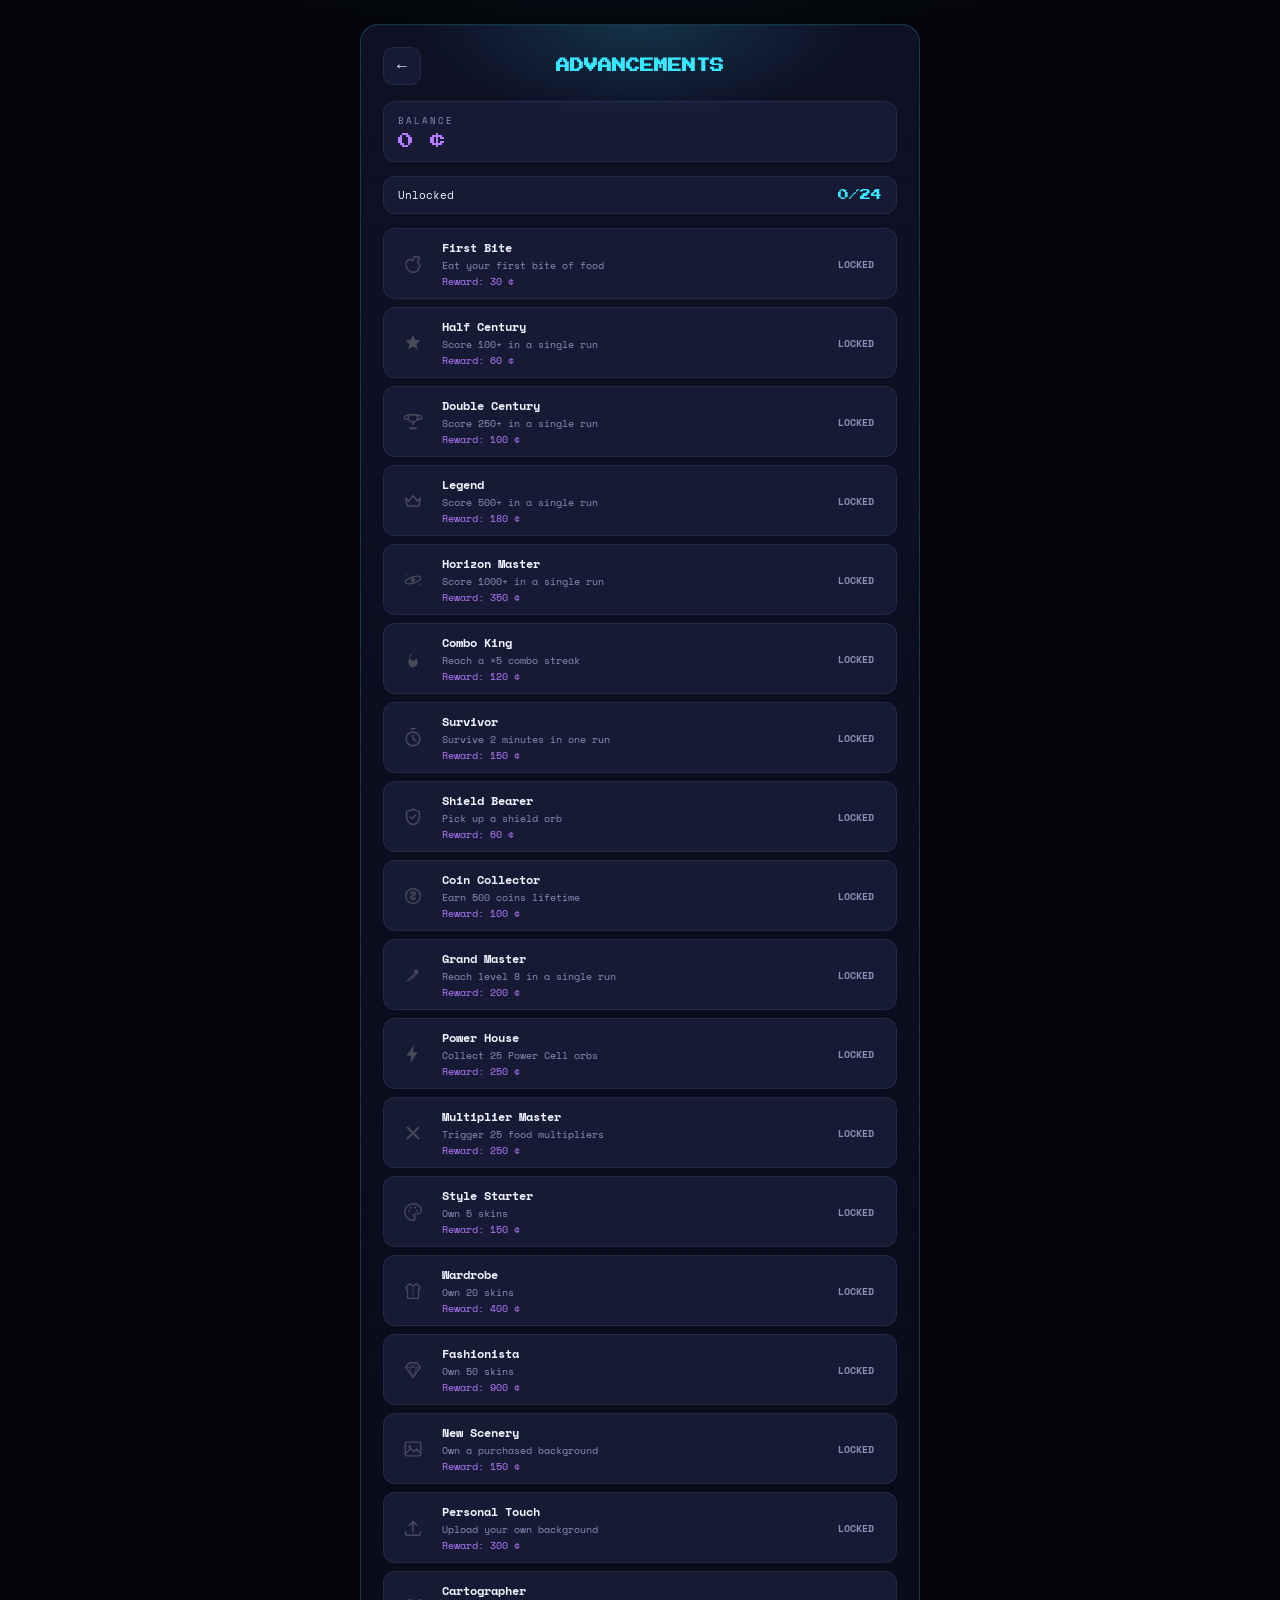
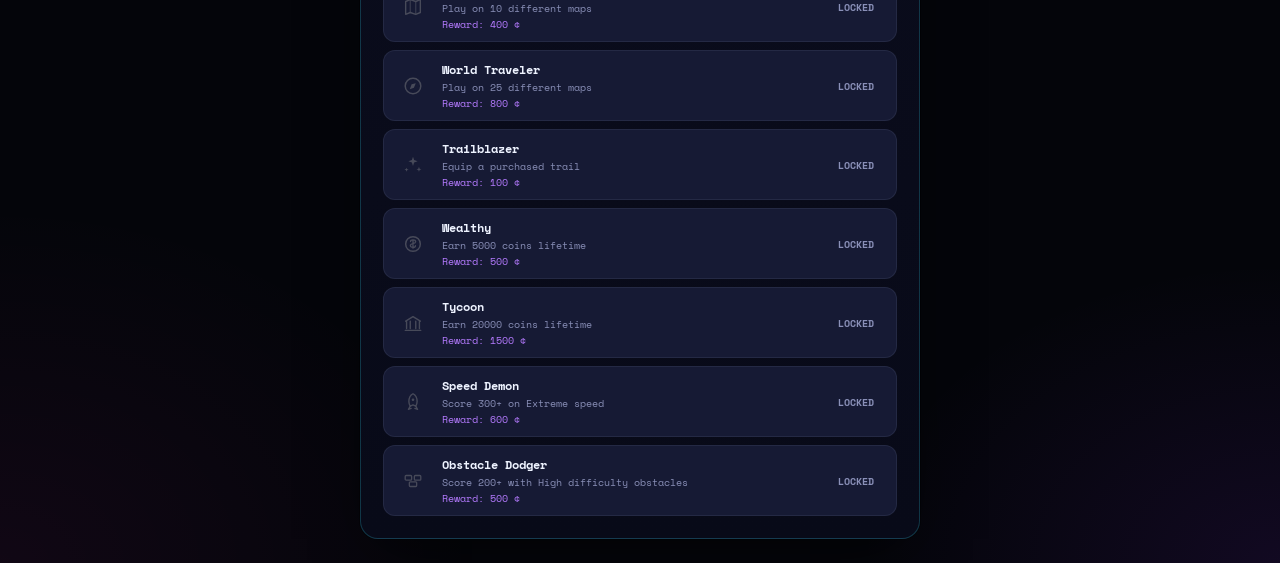
==== advancements.html @ 89bb4eea "Add files via upload" ====
<!DOCTYPE html>
<html lang="en">
<head>
<meta charset="UTF-8" />
<meta name="viewport" content="width=device-width, initial-scale=1, viewport-fit=cover" />
<title>Advancements — HORIZON SNAKE</title>
<link rel="preconnect" href="https://fonts.googleapis.com">
<link rel="preconnect" href="https://fonts.gstatic.com" crossorigin>
<link href="https://fonts.googleapis.com/css2?family=Press+Start+2P&family=Space+Mono:wght@400;700&display=swap" rel="stylesheet">
<link rel="stylesheet" href="assets/style.css">
</head>
<body>
<div id="app">
  <div class="panel">
    <div class="back-row">
      <a href="index.html"><button class="icon-btn">←</button></a>
      <h2>ADVANCEMENTS</h2>
      <div style="width:38px"></div>
    </div>
    <div class="stat coin" style="margin-bottom:14px;"><div class="label">Balance</div><div class="value" id="ach-coins">0 ¢</div></div>
    <div class="ach-strip" style="cursor:default;margin-bottom:14px;">
      <span>Unlocked</span>
      <span class="ach-count" id="ach-count">0/10</span>
    </div>
    <div class="ach-list" id="ach-list"></div>
  </div>
</div>

<script src="assets/common.js"></script>
<script>
  function buildList() {
    document.getElementById("ach-coins").textContent = fmtCoins(save.coins);
    document.getElementById("ach-count").textContent = save.achievements.length + "/" + ACHIEVEMENTS.length;
    const list = document.getElementById("ach-list");
    list.innerHTML = "";
    ACHIEVEMENTS.forEach(a => {
      const unlocked = save.achievements.includes(a.id);
      const claimed = save.claimedAdvancements.includes(a.id);
      const row = document.createElement("div");
      row.className = "ach-row" + (unlocked ? " unlocked" : "");
      row.innerHTML = `
        <div class="ach-icon">${icon(a.icon, 22)}</div>
        <div class="ach-info">
          <div class="ach-name">${a.name}</div>
          <div class="ach-desc">${a.desc}</div>
          <div class="ach-reward">Reward: ${a.reward} ¢</div>
        </div>
        <button class="ach-claim ${claimed ? "done" : unlocked ? "can" : "locked"}">${claimed ? "CLAIMED" : unlocked ? "CLAIM" : "LOCKED"}</button>
      `;
      const btn = row.querySelector("button");
      if (unlocked && !claimed) {
        btn.addEventListener("click", () => {
          ensureAudio();
          const claimedA = claimAdvancement(a.id);
          if (claimedA) { sfx.claim(); buildList(); }
        });
      }
      list.appendChild(row);
    });
  }
  buildList();
</script>
</body>
</html>
---- assets/style.css ----
:root{
  --bg:#04050a;
  --bg2:#080a18;
  --surface:#0e1024;
  --surface2:#161a34;
  --line: rgba(53,231,255,0.20);
  --line-soft: rgba(200,210,255,0.08);
  --text:#eef3ff;
  --muted:#8a90b8;
  --gold:#35e7ff;        /* primary accent = cyan */
  --gold-dark:#8b2ff2;   /* secondary accent = purple */
  --red:#ff5d6c;
  --sun:#b57bff;         /* violet accent (was amber) */
  --blue:#35e7ff;
  --purple:#8b5cf6;
  --silver:#cfd9ec;
  --diamond:#bdf4ff;
  --shield:#5df2c7;
  --magenta:#ff2fd6;
}
*{box-sizing:border-box;}
html,body{margin:0;padding:0;}
body{
  background:
    radial-gradient(ellipse 900px 500px at 50% -10%, rgba(53,231,255,0.10), transparent 60%),
    radial-gradient(ellipse 700px 500px at 100% 100%, rgba(139,47,242,0.10), transparent 60%),
    radial-gradient(ellipse 800px 600px at 0% 100%, rgba(255,47,214,0.05), transparent 60%),
    var(--bg);
  color:var(--text);
  font-family:'Space Mono', monospace;
  min-height:100vh;
  display:flex;
  align-items:center;
  justify-content:center;
  padding:24px 14px;
  overflow-x:hidden;
}
a{ text-decoration:none; color:inherit; }
.display{font-family:'Press Start 2P', monospace;}
#app{ width:100%; max-width:560px; position:relative; }

.panel{
  background:linear-gradient(180deg, var(--surface), var(--bg2));
  border:1px solid var(--line);
  border-radius:18px;
  box-shadow: 0 0 0 1px rgba(0,0,0,0.4), 0 20px 60px -20px rgba(0,0,0,0.8), inset 0 1px 0 rgba(255,255,255,0.04);
  padding:22px;
  animation: fadeUp .35s ease;
  position:relative;
  overflow:hidden;
}
.panel::before{
  content:"";
  position:absolute; left:0; right:0; top:0; height:140px;
  background:radial-gradient(ellipse 320px 140px at 50% 0%, rgba(53,231,255,0.16), transparent 70%);
  pointer-events:none;
}
@keyframes fadeUp{ from{opacity:0; transform:translateY(8px);} to{opacity:1; transform:translateY(0);} }

.brand{ text-align:center; margin-bottom:18px; position:relative; }
.brand h1{
  font-size:24px; letter-spacing:2px; margin:0 0 6px;
  background:linear-gradient(90deg, var(--gold), var(--purple), var(--magenta));
  -webkit-background-clip:text; background-clip:text; color:transparent;
  filter:drop-shadow(0 0 18px rgba(53,231,255,0.45));
}
.brand p{ margin:0; color:var(--muted); font-size:11px; letter-spacing:3px; text-transform:uppercase; }
.brand .sig{ display:flex; justify-content:center; gap:6px; margin-top:14px; }
.sig-seg{
  width:16px;height:16px;border-radius:5px;
  background:linear-gradient(135deg, var(--gold), var(--gold-dark));
  box-shadow:0 0 10px rgba(53,231,255,0.6);
  animation: slither 1.8s ease-in-out infinite;
}
.sig-seg:nth-child(2){animation-delay:.1s; opacity:.88;}
.sig-seg:nth-child(3){animation-delay:.2s; opacity:.74; background:linear-gradient(135deg, var(--magenta), var(--gold));}
.sig-seg:nth-child(4){animation-delay:.3s; opacity:.6; background:linear-gradient(135deg, var(--purple), var(--magenta));}
.sig-seg:nth-child(5){animation-delay:.4s; opacity:.46; background:linear-gradient(135deg, var(--blue), var(--purple));}
@keyframes slither{ 0%,100%{ transform:translateY(0); } 50%{ transform:translateY(-6px); } }

.stats-row{ display:grid; grid-template-columns:1fr 1fr; gap:10px; margin:18px 0; }
.stat{ background:var(--surface2); border:1px solid var(--line-soft); border-radius:12px; padding:12px 14px; }
.stat .label{ font-size:9px; letter-spacing:2px; color:var(--muted); text-transform:uppercase; }
.stat .value{ font-family:'Press Start 2P'; font-size:16px; margin-top:6px; }
.stat.coin .value{ color:var(--sun); }
.stat.high .value{ color:var(--gold); }

.btn{
  display:flex; align-items:center; justify-content:center; gap:10px;
  width:100%; padding:15px 16px; margin-bottom:10px; border-radius:12px;
  border:1px solid var(--line-soft); background:var(--surface2); color:var(--text);
  font-family:'Space Mono', monospace; font-weight:700; font-size:14px; letter-spacing:1px;
  cursor:pointer; transition: transform .12s ease, border-color .12s ease, box-shadow .12s ease;
  -webkit-tap-highlight-color: transparent;
}
.btn:hover{ transform:translateY(-1px); border-color:rgba(53,231,255,0.4); }
.btn:active{ transform:translateY(0px) scale(.98); }
.btn:focus-visible{ outline:2px solid var(--gold); outline-offset:2px; }
.btn.primary{
  background:linear-gradient(135deg, var(--gold), var(--gold-dark)); color:#04121a; border:none;
  box-shadow:0 8px 24px -10px rgba(53,231,255,0.65); font-family:'Press Start 2P'; font-size:13px;
}
.btn.ghost{ background:transparent; }
.btn.danger{ color:var(--red); }
.row-btns{ display:flex; gap:10px; }
.row-btns .btn{ margin-bottom:0; }

.back-row{ display:flex; align-items:center; justify-content:space-between; margin-bottom:16px; }
.back-row h2{ font-family:'Press Start 2P'; font-size:14px; margin:0; color:var(--gold); }
.icon-btn{
  width:38px;height:38px; border-radius:10px; background:var(--surface2); border:1px solid var(--line-soft);
  color:var(--text); cursor:pointer; font-size:16px; display:flex; align-items:center; justify-content:center;
}

/* ---- tabs (shop / settings sections) ---- */
.tabs{ display:flex; gap:6px; background:var(--surface2); border-radius:10px; padding:4px; margin-bottom:14px; overflow-x:auto; }
.tabs button{
  flex:1; white-space:nowrap; border:none; background:transparent; color:var(--muted);
  font-family:'Space Mono'; font-size:11px; font-weight:700; padding:9px 10px; border-radius:8px; cursor:pointer;
}
.tabs button.active{ background:linear-gradient(135deg, var(--gold), var(--gold-dark)); color:#04121a; }
.section-title{ font-size:11px; letter-spacing:2px; text-transform:uppercase; color:var(--muted); margin:16px 0 8px; }
.section-title:first-child{ margin-top:0; }

.setting{ display:flex; align-items:center; justify-content:space-between; padding:14px 4px; border-bottom:1px solid var(--line-soft); gap:10px; }
.setting:last-child{ border-bottom:none; }
.setting .s-label{ font-size:12.5px; }
.setting .s-sub{ font-size:10px; color:var(--muted); margin-top:3px; }
.segmented{ display:flex; background:var(--surface2); border-radius:9px; padding:3px; gap:3px; flex-wrap:wrap; }
.segmented button{
  border:none; background:transparent; color:var(--muted); font-family:'Space Mono';
  font-size:11px; padding:7px 10px; border-radius:7px; cursor:pointer; font-weight:700;
}
.segmented button.active{ background:var(--gold); color:#04121a; }
.toggle{ width:46px; height:26px; border-radius:20px; background:var(--surface2); border:1px solid var(--line-soft); position:relative; cursor:pointer; flex-shrink:0; }
.toggle .knob{ position:absolute; top:2px; left:2px; width:20px; height:20px; border-radius:50%; background:var(--muted); transition:all .18s ease; }
.toggle.on{ background:rgba(53,231,255,0.22); border-color:var(--gold); }
.toggle.on .knob{ left:22px; background:var(--gold); box-shadow:0 0 8px rgba(53,231,255,0.8); }
.slider{ -webkit-appearance:none; width:120px; height:6px; border-radius:6px; background:var(--surface2); outline:none; }
.slider::-webkit-slider-thumb{ -webkit-appearance:none; width:16px; height:16px; border-radius:50%; background:var(--gold); box-shadow:0 0 8px rgba(53,231,255,0.8); cursor:pointer; }
.slider::-moz-range-thumb{ width:16px; height:16px; border-radius:50%; background:var(--gold); border:none; cursor:pointer; }

.map-grid{ display:grid; grid-template-columns:repeat(3,1fr); gap:8px; }
.map-card{ background:var(--surface2); border:1px solid var(--line-soft); border-radius:10px; padding:8px 6px; text-align:center; cursor:pointer; font-size:9.5px; }
.map-card canvas{ width:100%; height:44px; display:block; margin-bottom:5px; border-radius:5px; }
.map-card.selected{ border-color:var(--gold); box-shadow:0 0 0 1px var(--gold); }

.skin-grid{ display:grid; grid-template-columns:1fr 1fr; gap:12px; }
.skin-card{ background:var(--surface2); border:1px solid var(--line-soft); border-radius:14px; padding:12px; text-align:center; cursor:pointer; position:relative; }
.skin-card.selected{ border-color:var(--gold); box-shadow:0 0 0 1px var(--gold), 0 0 20px -6px rgba(53,231,255,0.6); }
.skin-card canvas{ width:100%; height:56px; display:block; margin-bottom:8px; }
.skin-name{ font-size:11px; letter-spacing:.5px; }
.skin-tier{ font-size:8.5px; color:var(--purple); letter-spacing:1px; text-transform:uppercase; margin-top:2px; }
.skin-power{ font-size:8.5px; color:var(--shield); margin-top:3px; }
.skin-price{ font-size:10px; color:var(--sun); margin-top:5px; }
.skin-owned{ font-size:9px; color:var(--gold); margin-top:5px; letter-spacing:1px; }
.skin-lock{ position:absolute; top:8px; right:8px; font-size:12px; opacity:.6; }

.bg-card{ background:var(--surface2); border:1px solid var(--line-soft); border-radius:14px; padding:10px; text-align:center; cursor:pointer; position:relative; }
.bg-card.selected{ border-color:var(--gold); box-shadow:0 0 0 1px var(--gold); }
.bg-swatch{ width:100%; height:52px; border-radius:8px; margin-bottom:7px; background-size:cover; background-position:center; }
.bg-upload-input{ display:none; }

.upload-hint{ font-size:9.5px; color:var(--muted); text-align:center; margin:8px 0 14px; line-height:1.5; }

.skin-card.locked, .bg-card.locked{ opacity:.92; }

.ach-list{ display:flex; flex-direction:column; gap:8px; }
.ach-row{ display:flex; align-items:center; gap:12px; background:var(--surface2); border:1px solid var(--line-soft); border-radius:12px; padding:10px 12px; }
.ach-row.unlocked{ border-color:rgba(53,231,255,0.35); }
.ach-icon{ width:34px; height:34px; display:flex; align-items:center; justify-content:center; flex-shrink:0; color:var(--muted); opacity:.4; filter:grayscale(1); }
.ach-row.unlocked .ach-icon{ opacity:1; filter:none; color:var(--gold); }
.hs-icon{ display:inline-block; }
.ach-info{ flex:1; min-width:0; }
.ach-name{ font-size:12px; font-weight:700; }
.ach-desc{ font-size:9.5px; color:var(--muted); margin-top:2px; }
.ach-reward{ font-size:9.5px; color:var(--sun); margin-top:2px; }
.ach-claim{ flex-shrink:0; border:none; border-radius:8px; padding:8px 10px; font-size:9.5px; font-weight:700; cursor:pointer; font-family:'Space Mono'; }
.ach-claim.can{ background:linear-gradient(135deg, var(--gold), var(--gold-dark)); color:#04121a; }
.ach-claim.done{ background:var(--surface2); color:var(--muted); border:1px solid var(--line-soft); }
.ach-claim.locked{ background:transparent; color:var(--muted); }

.feature-list{ font-size:11.5px; line-height:1.7; }
.feature-list h3{ font-family:'Press Start 2P'; font-size:11px; color:var(--gold); margin:16px 0 8px; }
.feature-list h3:first-child{ margin-top:0; }
.feature-list ul{ margin:0 0 4px; padding-left:18px; color:var(--muted); }
.feature-list li b{ color:var(--text); }

.hud{ display:flex; justify-content:space-between; align-items:flex-start; margin-bottom:10px; gap:10px; flex-wrap:wrap; }
.hud .score-box{ font-family:'Press Start 2P'; font-size:15px; color:var(--text); }
.hud .score-box small{ display:block; font-family:'Space Mono'; font-size:9px; color:var(--muted); letter-spacing:2px; margin-top:2px; }
.hud .level-box{ font-family:'Press Start 2P'; font-size:11px; color:var(--gold); text-align:right; }
.hud .level-box small{ display:block; font-family:'Space Mono'; font-size:9px; color:var(--muted); letter-spacing:2px; margin-top:2px; }
.bonus-banner{
  display:none; align-items:center; gap:8px; background:rgba(53,231,255,0.12);
  border:1px solid rgba(53,231,255,0.4); color:var(--gold); padding:6px 10px; border-radius:20px;
  font-size:11px; font-weight:700; white-space:nowrap;
}
.bonus-banner.show{ display:flex; }
.bonus-dot{ width:8px;height:8px;border-radius:50%; background:currentColor; box-shadow:0 0 8px currentColor; animation:pulse .6s ease-in-out infinite; }
@keyframes pulse{ 0%,100%{opacity:1;} 50%{opacity:.35;} }

#stage-wrap{ position:relative; border-radius:14px; overflow:hidden; border:1px solid var(--line); background:#03060d; box-shadow: inset 0 0 60px rgba(0,0,0,0.5); }
#stage{ display:block; width:100%; height:auto; }
.fx-layer{ position:absolute; inset:0; pointer-events:none; }
.float-text{ position:absolute; font-family:'Press Start 2P'; font-size:11px; pointer-events:none; animation: floatUp 1s ease-out forwards; }
@keyframes floatUp{ from{ transform:translateY(0); opacity:1; } to{ transform:translateY(-34px); opacity:0; } }

.combo-badge{ position:absolute; top:10px; left:50%; transform:translateX(-50%) scale(0.8); font-family:'Press Start 2P'; font-size:12px; color:var(--magenta); text-shadow:0 0 12px rgba(255,47,214,0.8); opacity:0; transition:opacity .15s ease, transform .15s ease; pointer-events:none; white-space:nowrap; }
.combo-badge.show{ opacity:1; transform:translateX(-50%) scale(1); }

.toast-layer{ position:absolute; top:10px; left:0; right:0; display:flex; flex-direction:column; align-items:center; gap:6px; pointer-events:none; z-index:5; }
.toast{ background:rgba(8,8,20,0.88); border:1px solid var(--line); border-radius:10px; padding:8px 14px; font-size:11px; display:flex; align-items:center; gap:8px; backdrop-filter:blur(3px); animation: toastIn .25s ease, toastOut .4s ease 2.1s forwards; box-shadow:0 8px 20px -8px rgba(0,0,0,0.6); }
.toast b{ color:var(--gold); font-family:'Press Start 2P'; font-size:9px; }
@keyframes toastIn{ from{opacity:0; transform:translateY(-10px);} to{opacity:1; transform:translateY(0);} }
@keyframes toastOut{ to{opacity:0; transform:translateY(-6px);} }

.overlay{
  position:absolute; inset:0; background:rgba(4,5,12,0.88); backdrop-filter:blur(2px);
  display:none; align-items:center; justify-content:center; flex-direction:column; text-align:center; padding:20px; border-radius:14px;
}
.overlay.show{ display:flex; }
.overlay h3{ font-family:'Press Start 2P'; font-size:16px; margin:0 0 10px; color:var(--gold); }
.overlay p{ color:var(--muted); font-size:11px; margin:0 0 8px; }
.overlay .ach-unlocked{ font-size:10px; color:var(--shield); margin:0 0 12px; min-height:12px; }

.active-fx{ display:flex; gap:8px; margin-top:10px; flex-wrap:wrap; }
.fx-chip{ font-size:9px; padding:5px 9px; border-radius:20px; border:1px solid var(--line-soft); background:var(--surface2); letter-spacing:.5px; }

.dpad{ display:grid; grid-template-columns:56px 56px 56px; grid-template-rows:52px 52px 52px; gap:6px; justify-content:center; margin-top:16px; }
.dpad button{ background:var(--surface2); border:1px solid var(--line-soft); border-radius:12px; color:var(--text); font-size:18px; cursor:pointer; -webkit-tap-highlight-color:transparent; }
.dpad button:active{ background:rgba(53,231,255,0.2); border-color:var(--gold); }
.dpad .up{ grid-column:2; grid-row:1; }
.dpad .left{ grid-column:1; grid-row:2; }
.dpad .pause-mid{ grid-column:2; grid-row:2; }
.dpad .right{ grid-column:3; grid-row:2; }
.dpad .down{ grid-column:2; grid-row:3; }

.hint{ text-align:center; color:var(--muted); font-size:10px; margin-top:12px; letter-spacing:1px; }
.legend{ display:flex; flex-wrap:wrap; gap:10px; justify-content:center; margin-top:14px; font-size:9.5px; color:var(--muted); }
.legend span{ display:inline-flex; align-items:center; gap:5px; }
.legend i{ width:8px; height:8px; border-radius:50%; display:inline-block; }

.history-row{ display:flex; justify-content:space-between; font-size:11px; padding:8px 4px; border-bottom:1px solid var(--line-soft); color:var(--muted); }
.history-row span:first-child{ color:var(--text); }
.empty-hint{ text-align:center; color:var(--muted); font-size:10.5px; padding:14px 0; }

.ach-strip{ display:flex; align-items:center; justify-content:space-between; background:var(--surface2); border:1px solid var(--line-soft); border-radius:12px; padding:10px 14px; margin-top:10px; font-size:11px; cursor:pointer; }
.ach-strip .ach-count{ color:var(--gold); font-family:'Press Start 2P'; font-size:11px; }

.site-footer{ text-align:center; color:var(--muted); font-size:9.5px; letter-spacing:1px; margin-top:16px; }
.site-footer a{ color:var(--gold); }

::selection{ background:rgba(53,231,255,0.3); }
@media (prefers-reduced-motion: reduce){ .sig-seg, .bonus-dot, .float-text, .toast{ animation:none !important; } }

/* ===== Horizon Snake visual system ===== */
:root{
  --focus: rgba(53,231,255,.55);
  --glass: rgba(8,10,24,.72);
}
button,a,.tabs button,.skin-card,.bg-card,.map-card,.ach-strip,.setting{ transition: transform .16s ease, border-color .16s ease, background-color .16s ease, box-shadow .16s ease, opacity .16s ease; }
button:focus-visible,a:focus-visible{ outline:2px solid var(--gold); outline-offset:2px; }
button:hover:not(:disabled),.skin-card:hover,.bg-card:hover,.map-card:hover,.ach-strip:hover{ transform:translateY(-2px); }
.btn:active,.tabs button:active,.skin-card:active,.bg-card:active,.map-card:active{ transform:translateY(0) scale(.985); }

.horizon-logo{ display:flex; align-items:center; justify-content:center; gap:8px; position:relative; min-height:56px; letter-spacing:0; }
.logo-mark{ width:42px; height:42px; display:grid; place-items:center; border:1px solid var(--gold); border-radius:11px; color:var(--gold); font:700 12px/1 'Space Mono'; letter-spacing:-1px; box-shadow:0 0 22px rgba(53,231,255,.18), inset 0 0 14px rgba(53,231,255,.08); position:relative; }
.logo-mark::after{ content:""; position:absolute; inset:7px; border:1px solid var(--purple); border-radius:7px; opacity:.75; transform:rotate(45deg); }
.logo-word{ font:700 23px/1 'Space Mono'; letter-spacing:2px; color:var(--text); text-shadow:0 0 20px rgba(53,231,255,.18); }
.logo-subword{ position:absolute; left:calc(50% + 40px); top:40px; font:700 8px/1 'Space Mono'; letter-spacing:4px; color:var(--gold); }

.panel{ animation: panelIn .32s cubic-bezier(.2,.8,.2,1); }
@keyframes panelIn{ from{opacity:0; transform:translateY(12px) scale(.985)} to{opacity:1; transform:none} }
.tabs button{ position:relative; }
.tabs button.active::after{ content:""; position:absolute; left:12px; right:12px; bottom:2px; height:2px; border-radius:2px; background:var(--gold); box-shadow:0 0 10px rgba(53,231,255,.45); }

.bg-swatch{ overflow:hidden; position:relative; background:var(--bg); }
.bg-swatch canvas{ width:100%; height:100%; display:block; }
.skin-lock{ color:var(--muted); display:flex; }
.hs-icon-inline,.hs-icon{ display:inline-flex; vertical-align:-3px; }

.active-fx{ min-height:28px; }
.fx-chip{ display:inline-flex; align-items:center; gap:7px; backdrop-filter:blur(8px); }
.fx-ring{ --fx-progress:360deg; width:22px; height:22px; display:grid; place-items:center; border-radius:50%; position:relative; background:conic-gradient(currentColor var(--fx-progress), rgba(255,255,255,.08) 0); }
.fx-ring::before{ content:""; position:absolute; inset:2px; border-radius:50%; background:var(--surface2); }
.fx-ring .hs-icon{ position:relative; z-index:1; }

.bonus-banner{ box-shadow:0 0 18px rgba(53,231,255,.08); }
.bonus-banner .bonus-dot{ width:9px; height:9px; }

.overlay.show{ animation:overlayIn .22s ease both; }
@keyframes overlayIn{ from{opacity:0} to{opacity:1} }
.overlay.show .btn{ animation:buttonIn .25s ease both; }
.overlay.show .btn:nth-of-type(2){ animation-delay:.05s; }
@keyframes buttonIn{ from{opacity:0; transform:translateY(6px)} to{opacity:1; transform:none} }

@media (max-width:420px){
  body{ padding:12px 8px; }
  .panel{ padding:16px; border-radius:15px; }
  .logo-word{ font-size:19px; letter-spacing:1px; }
  .logo-mark{ width:38px; height:38px; }
  .logo-subword{ left:calc(50% + 32px); top:39px; font-size:7px; }
  .dpad{ grid-template-columns:50px 50px 50px; grid-template-rows:48px 48px 48px; }
}
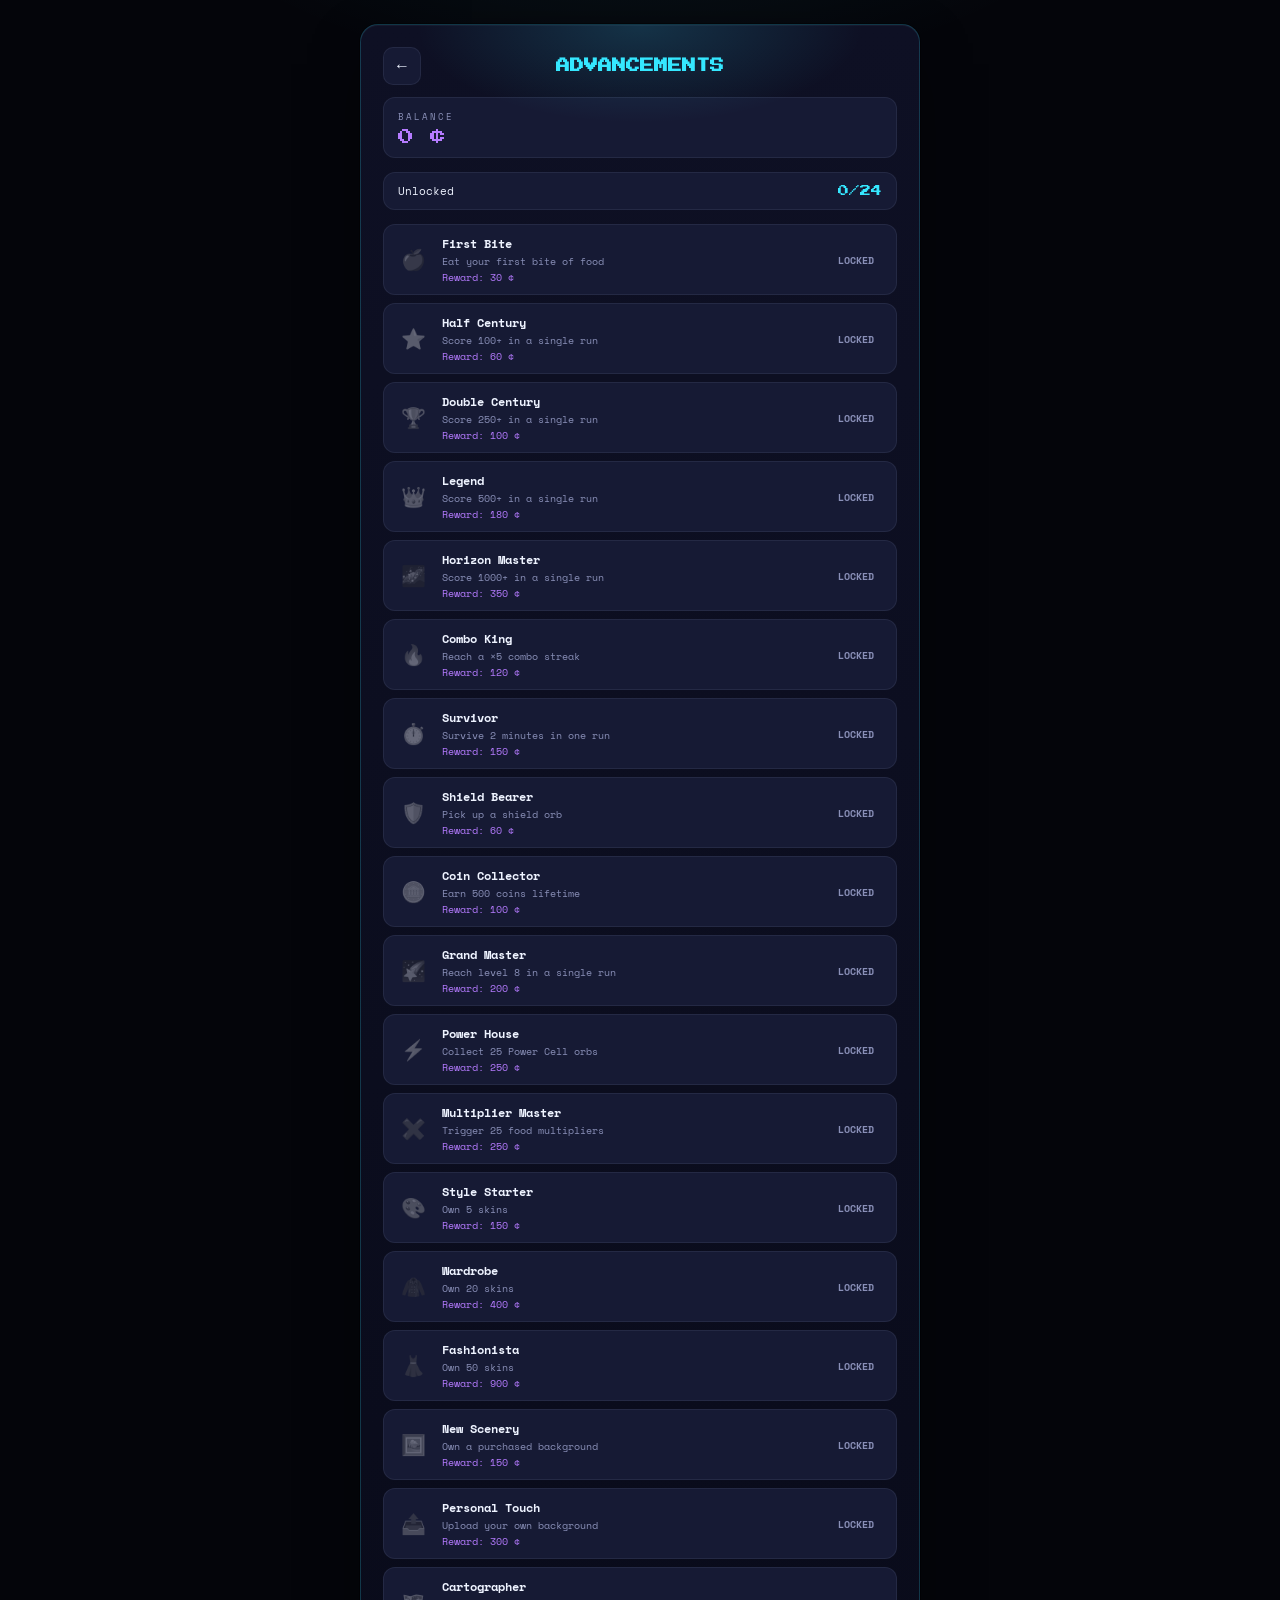
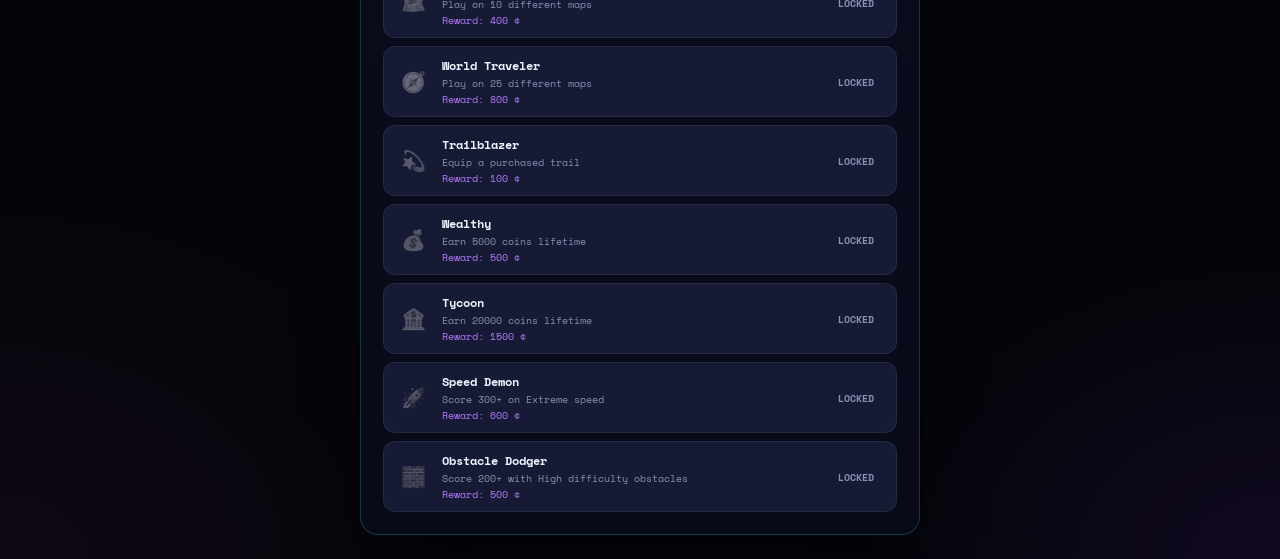
==== commit 23cd46cb: "Add files via upload" ====
--- a/advancements.html
+++ b/advancements.html
@@ -39,7 +39,7 @@
       const row = document.createElement("div");
       row.className = "ach-row" + (unlocked ? " unlocked" : "");
       row.innerHTML = `
-        <div class="ach-icon">${icon(a.icon, 22)}</div>
+        <div class="ach-icon">${a.icon}</div>
         <div class="ach-info">
           <div class="ach-name">${a.name}</div>
           <div class="ach-desc">${a.desc}</div>
--- a/assets/style.css
+++ b/assets/style.css
@@ -168,9 +168,8 @@
 .ach-list{ display:flex; flex-direction:column; gap:8px; }
 .ach-row{ display:flex; align-items:center; gap:12px; background:var(--surface2); border:1px solid var(--line-soft); border-radius:12px; padding:10px 12px; }
 .ach-row.unlocked{ border-color:rgba(53,231,255,0.35); }
-.ach-icon{ width:34px; height:34px; display:flex; align-items:center; justify-content:center; flex-shrink:0; color:var(--muted); opacity:.4; filter:grayscale(1); }
-.ach-row.unlocked .ach-icon{ opacity:1; filter:none; color:var(--gold); }
-.hs-icon{ display:inline-block; }
+.ach-icon{ font-size:20px; width:34px; text-align:center; opacity:.35; filter:grayscale(1); }
+.ach-row.unlocked .ach-icon{ opacity:1; filter:none; }
 .ach-info{ flex:1; min-width:0; }
 .ach-name{ font-size:12px; font-weight:700; }
 .ach-desc{ font-size:9.5px; color:var(--muted); margin-top:2px; }
@@ -254,52 +253,89 @@
 ::selection{ background:rgba(53,231,255,0.3); }
 @media (prefers-reduced-motion: reduce){ .sig-seg, .bonus-dot, .float-text, .toast{ animation:none !important; } }
 
-/* ===== Horizon Snake visual system ===== */
-:root{
-  --focus: rgba(53,231,255,.55);
-  --glass: rgba(8,10,24,.72);
-}
-button,a,.tabs button,.skin-card,.bg-card,.map-card,.ach-strip,.setting{ transition: transform .16s ease, border-color .16s ease, background-color .16s ease, box-shadow .16s ease, opacity .16s ease; }
-button:focus-visible,a:focus-visible{ outline:2px solid var(--gold); outline-offset:2px; }
-button:hover:not(:disabled),.skin-card:hover,.bg-card:hover,.map-card:hover,.ach-strip:hover{ transform:translateY(-2px); }
-.btn:active,.tabs button:active,.skin-card:active,.bg-card:active,.map-card:active{ transform:translateY(0) scale(.985); }
-
-.horizon-logo{ display:flex; align-items:center; justify-content:center; gap:8px; position:relative; min-height:56px; letter-spacing:0; }
-.logo-mark{ width:42px; height:42px; display:grid; place-items:center; border:1px solid var(--gold); border-radius:11px; color:var(--gold); font:700 12px/1 'Space Mono'; letter-spacing:-1px; box-shadow:0 0 22px rgba(53,231,255,.18), inset 0 0 14px rgba(53,231,255,.08); position:relative; }
-.logo-mark::after{ content:""; position:absolute; inset:7px; border:1px solid var(--purple); border-radius:7px; opacity:.75; transform:rotate(45deg); }
-.logo-word{ font:700 23px/1 'Space Mono'; letter-spacing:2px; color:var(--text); text-shadow:0 0 20px rgba(53,231,255,.18); }
-.logo-subword{ position:absolute; left:calc(50% + 40px); top:40px; font:700 8px/1 'Space Mono'; letter-spacing:4px; color:var(--gold); }
-
-.panel{ animation: panelIn .32s cubic-bezier(.2,.8,.2,1); }
-@keyframes panelIn{ from{opacity:0; transform:translateY(12px) scale(.985)} to{opacity:1; transform:none} }
-.tabs button{ position:relative; }
-.tabs button.active::after{ content:""; position:absolute; left:12px; right:12px; bottom:2px; height:2px; border-radius:2px; background:var(--gold); box-shadow:0 0 10px rgba(53,231,255,.45); }
-
-.bg-swatch{ overflow:hidden; position:relative; background:var(--bg); }
-.bg-swatch canvas{ width:100%; height:100%; display:block; }
-.skin-lock{ color:var(--muted); display:flex; }
-.hs-icon-inline,.hs-icon{ display:inline-flex; vertical-align:-3px; }
-
-.active-fx{ min-height:28px; }
-.fx-chip{ display:inline-flex; align-items:center; gap:7px; backdrop-filter:blur(8px); }
-.fx-ring{ --fx-progress:360deg; width:22px; height:22px; display:grid; place-items:center; border-radius:50%; position:relative; background:conic-gradient(currentColor var(--fx-progress), rgba(255,255,255,.08) 0); }
-.fx-ring::before{ content:""; position:absolute; inset:2px; border-radius:50%; background:var(--surface2); }
-.fx-ring .hs-icon{ position:relative; z-index:1; }
-
-.bonus-banner{ box-shadow:0 0 18px rgba(53,231,255,.08); }
-.bonus-banner .bonus-dot{ width:9px; height:9px; }
-
-.overlay.show{ animation:overlayIn .22s ease both; }
-@keyframes overlayIn{ from{opacity:0} to{opacity:1} }
-.overlay.show .btn{ animation:buttonIn .25s ease both; }
-.overlay.show .btn:nth-of-type(2){ animation-delay:.05s; }
-@keyframes buttonIn{ from{opacity:0; transform:translateY(6px)} to{opacity:1; transform:none} }
-
-@media (max-width:420px){
-  body{ padding:12px 8px; }
-  .panel{ padding:16px; border-radius:15px; }
-  .logo-word{ font-size:19px; letter-spacing:1px; }
-  .logo-mark{ width:38px; height:38px; }
-  .logo-subword{ left:calc(50% + 32px); top:39px; font-size:7px; }
-  .dpad{ grid-template-columns:50px 50px 50px; grid-template-rows:48px 48px 48px; }
-}
+/* ---- Food / trail / bg previews & game fullscreen ---- */
+.preview-canvas, .trail-preview {
+  width: 100%;
+  height: 48px;
+  border-radius: 8px;
+  display: block;
+  background: #0a0c1a;
+}
+.preview-swatch, .bg-swatch {
+  width: 100%;
+  height: 56px;
+  border-radius: 8px;
+  margin-bottom: 6px;
+}
+.food-preview {
+  width: 100%;
+  height: 56px;
+  border-radius: 8px;
+  display: flex;
+  align-items: center;
+  justify-content: center;
+  margin-bottom: 4px;
+}
+.food-emoji { font-size: 28px; filter: drop-shadow(0 0 8px rgba(255,255,255,0.3)); }
+
+.tabs { display: flex; flex-wrap: wrap; gap: 6px; margin-bottom: 14px; }
+.tabs button {
+  flex: 1 1 auto; min-width: 64px; padding: 8px 6px; font-size: 11px;
+  border-radius: 10px; border: 1px solid var(--line-soft); background: var(--surface2);
+  color: var(--muted); cursor: pointer; font-family: 'Space Mono';
+}
+.tabs button.active {
+  background: linear-gradient(135deg, rgba(53,231,255,0.25), rgba(139,47,242,0.25));
+  color: var(--text); border-color: var(--gold);
+}
+
+.skin-grid {
+  display: grid;
+  grid-template-columns: repeat(auto-fill, minmax(130px, 1fr));
+  gap: 10px;
+}
+.skin-card, .bg-card {
+  background: var(--surface2);
+  border: 1px solid var(--line-soft);
+  border-radius: 12px;
+  padding: 10px;
+  cursor: pointer;
+  position: relative;
+  transition: border-color .15s, transform .12s;
+}
+.skin-card:hover, .bg-card:hover { border-color: rgba(53,231,255,0.35); transform: translateY(-1px); }
+.skin-card.selected, .bg-card.selected { border-color: var(--gold); box-shadow: 0 0 0 1px var(--gold); }
+.skin-name { font-size: 11px; font-weight: 700; margin-top: 6px; }
+.skin-tier { font-size: 9px; color: var(--muted); margin-top: 2px; }
+.skin-power { font-size: 9px; color: var(--gold); margin-top: 3px; }
+.skin-owned { font-size: 9px; color: var(--shield); margin-top: 4px; }
+.skin-price { font-size: 9px; color: var(--sun); margin-top: 4px; }
+.skin-lock { position: absolute; top: 8px; right: 8px; font-size: 12px; opacity: 0.7; }
+
+.game-page { padding: 0 !important; min-height: 100dvh; align-items: stretch; }
+.game-page #app, .game-app { max-width: 100%; width: 100%; height: 100dvh; display: flex; flex-direction: column; }
+.game-panel {
+  flex: 1; display: flex; flex-direction: column; border-radius: 0; border: none;
+  padding: 10px 12px 14px; max-width: 100%; height: 100%;
+  box-shadow: none;
+}
+.game-panel #stage-wrap { flex: 1; min-height: 0; display: flex; align-items: center; justify-content: center; }
+.game-panel #stage { max-height: min(72dvh, 100vw - 24px); width: auto; max-width: 100%; aspect-ratio: 1; }
+.legend.compact { margin-top: 8px; gap: 8px; font-size: 9px; }
+.dpad { display: none !important; }
+
+.upload-hint { font-size: 10.5px; color: var(--muted); margin: 0 0 10px; line-height: 1.45; }
+.bg-upload-input { display: none; }
+
+.back-row { display: flex; align-items: center; justify-content: space-between; margin-bottom: 12px; }
+.back-row h2 { font-family: 'Press Start 2P'; font-size: 14px; margin: 0; }
+.icon-btn {
+  width: 38px; height: 38px; border-radius: 10px; border: 1px solid var(--line-soft);
+  background: var(--surface2); color: var(--text); font-size: 16px; cursor: pointer;
+}
+.row-btns { display: flex; gap: 10px; margin-bottom: 10px; }
+.row-btns .btn { margin-bottom: 0; }
+
+@media (display-mode: fullscreen), (orientation: landscape) {
+  .game-panel #stage { max-height: min(85dvh, 100vw - 20px); }
+}
